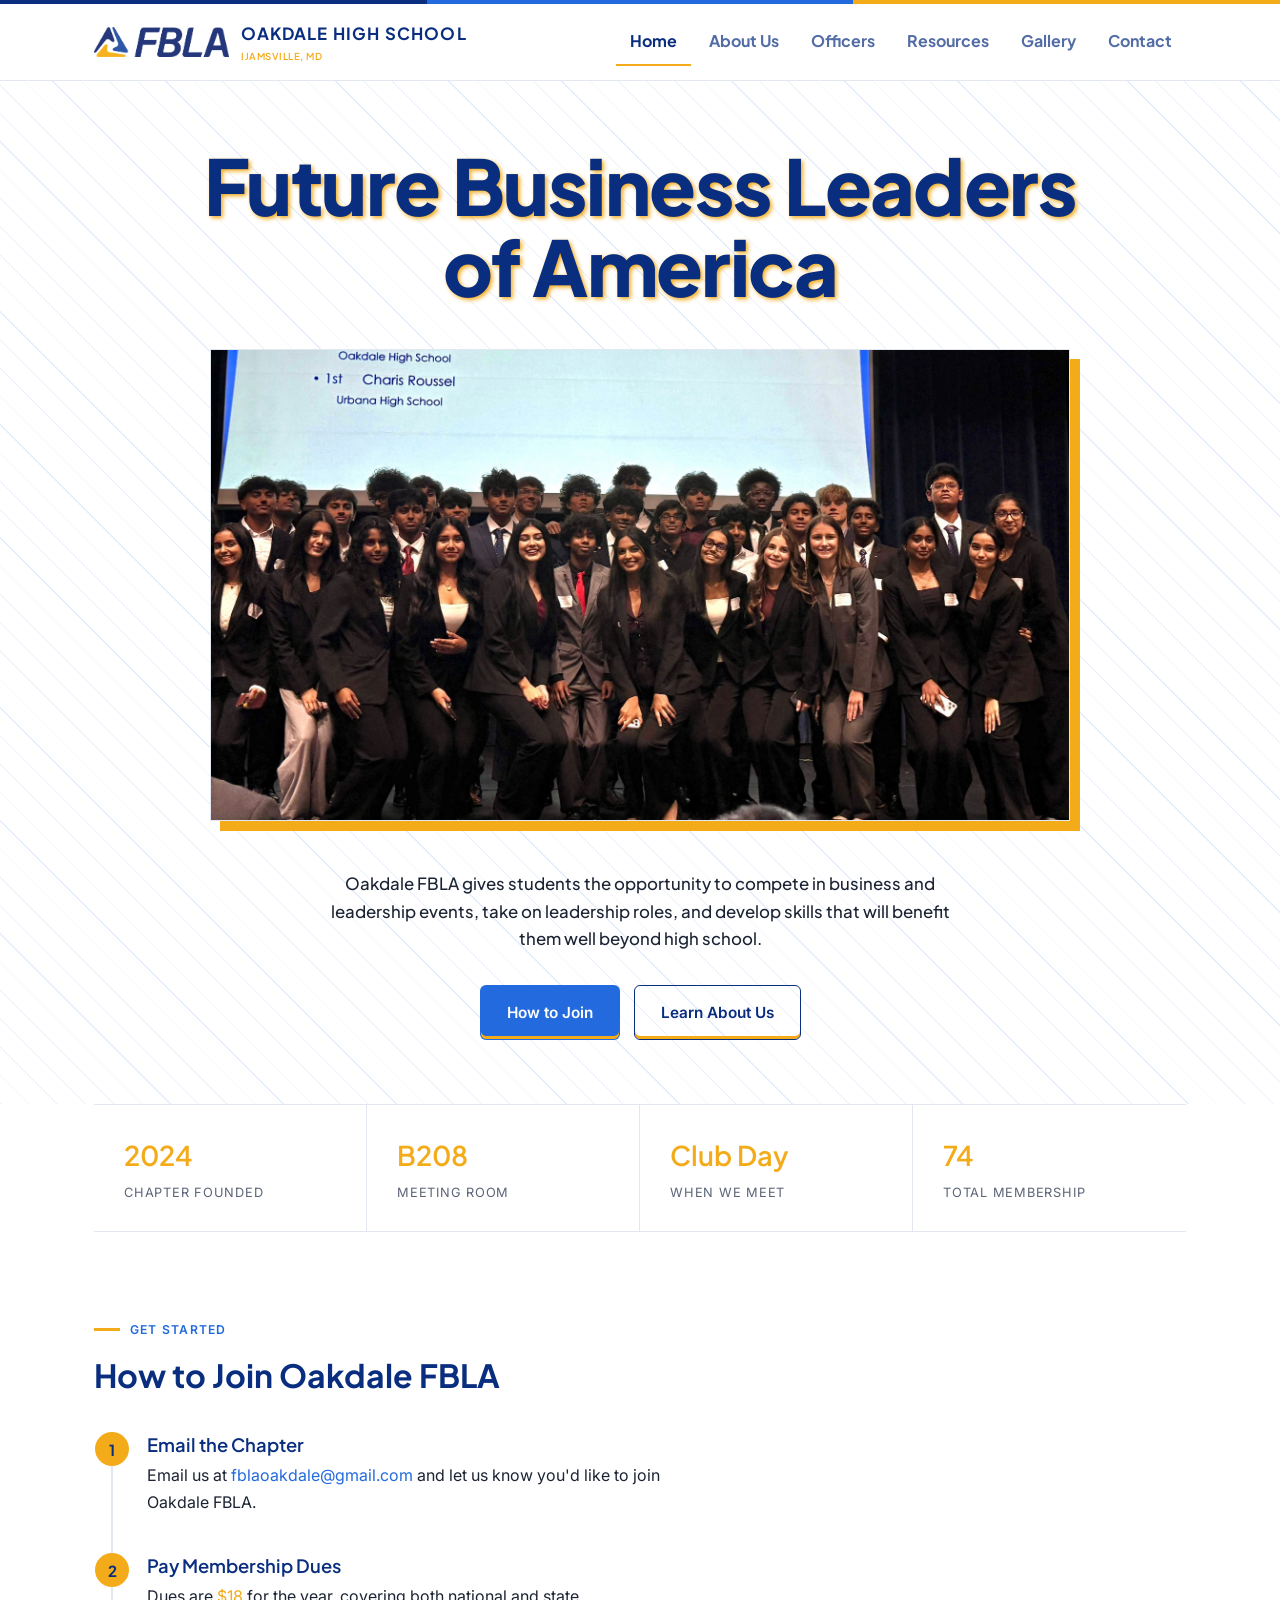
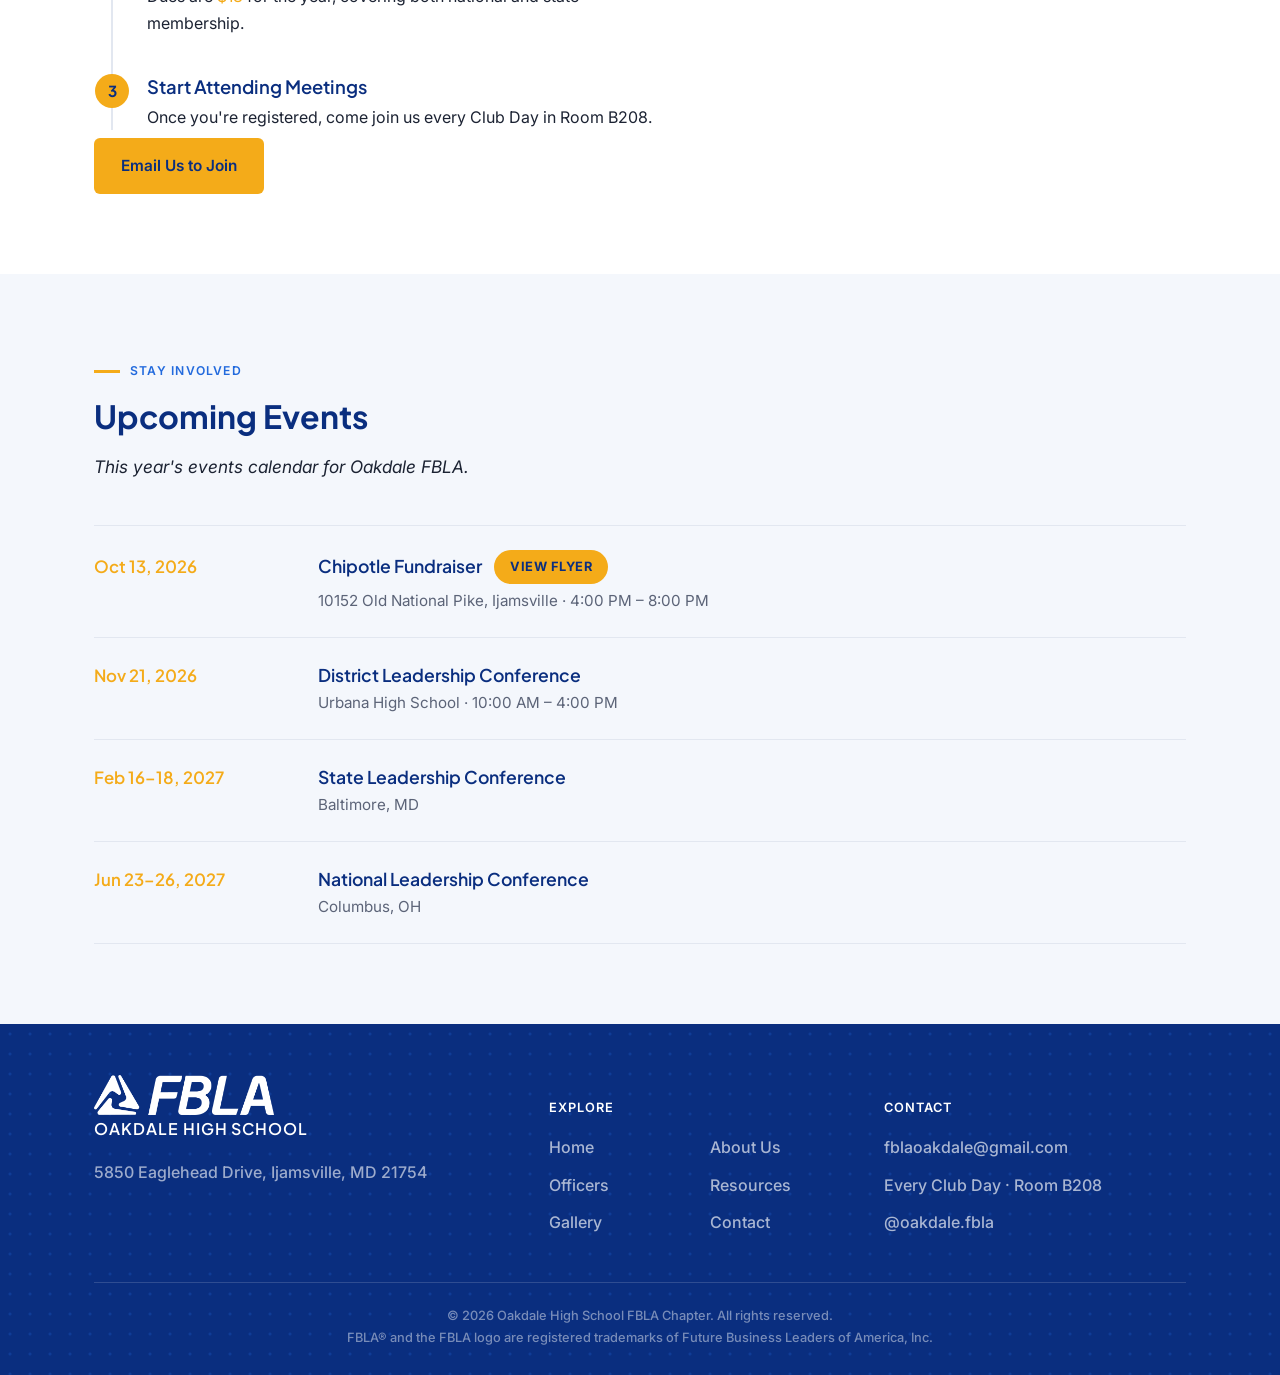
==== index.html @ 13fde46c "Add Oakdale FBLA chapter website Static site for Oakdale High School's FBLA chapter: home, about, of" ====
<!DOCTYPE html>
<html lang="en">
<head>
  <meta charset="UTF-8" />
  <meta name="viewport" content="width=device-width, initial-scale=1.0" />
  <title>Oakdale High School FBLA</title>
  <meta name="description" content="Oakdale High School's chapter of Future Business Leaders of America — business, leadership, and competitive events in Ijamsville, MD." />
  <link rel="icon" type="image/png" href="favicon.png" />
  <link rel="shortcut icon" href="favicon.ico" />
  <link rel="preconnect" href="https://fonts.googleapis.com">
  <link rel="preconnect" href="https://fonts.gstatic.com" crossorigin>
  <link href="https://fonts.googleapis.com/css2?family=Inter:ital,wght@0,400;0,500;0,600;0,700;1,400&family=Plus+Jakarta+Sans:wght@600;700;800&display=swap" rel="stylesheet">
  <link rel="stylesheet" href="styles.css" />
</head>
<body>
  <div class="brand-bar"></div>
  <div class="site-banner"></div>

  <!-- ===== Header / Navigation ===== -->
  <header class="site-header">
    <nav class="nav">
      <a href="index.html" class="nav-brand">
        <span class="nav-logo-wrap">
          <img src="images/fbla-logo.png" alt="FBLA — Future Business Leaders of America" class="nav-logo-img"
               onerror="this.style.display='none'; this.nextElementSibling.style.display='flex';">
          <span class="nav-logo-placeholder">FBLA<br>LOGO</span>
        </span>
        <span class="nav-brand-text">
          <span class="wordmark">Oakdale High School</span>
          <span class="wordmark-sub">Ijamsville, MD</span>
        </span>
      </a>
      <button class="nav-toggle" aria-label="Toggle navigation">
        <span></span><span></span><span></span>
      </button>
      <ul class="nav-links">
        <li><a href="index.html" class="active">Home</a></li>
        <li><a href="about.html">About Us</a></li>
        <li><a href="officers.html">Officers</a></li>
        <li><a href="resources.html">Resources</a></li>
        <li><a href="gallery.html">Gallery</a></li>
        <li><a href="contact.html">Contact</a></li>
      </ul>
    </nav>
  </header>

  <!-- ===== Hero ===== -->
  <section class="hero reveal">
    <div class="container">
      <h1>Future Business Leaders of America</h1>
      <div class="hero-art">
        <img src="images/home-hero.jpg" alt="Oakdale FBLA chapter members">
      </div>
      <p>
        Oakdale FBLA gives students the opportunity to compete in business
        and leadership events, take on leadership roles, and develop
        skills that will benefit them well beyond high school.
      </p>
      <div class="hero-actions">
        <a href="#how-to-join" class="btn btn-primary">How to Join</a>
        <a href="about.html" class="btn btn-outline">Learn About Us</a>
      </div>
    </div>
  </section>

  <!-- ===== Quick Facts ===== -->
  <div class="container reveal">
    <div class="stat-bar">
      <div class="stat-item">
        <span class="stat-value">2024</span>
        <span class="stat-label">Chapter Founded</span>
      </div>
      <div class="stat-item">
        <span class="stat-value">B208</span>
        <span class="stat-label">Meeting Room</span>
      </div>
      <div class="stat-item">
        <span class="stat-value">Club Day</span>
        <span class="stat-label">When We Meet</span>
      </div>
      <div class="stat-item">
        <span class="stat-value">74</span>
        <span class="stat-label">Total Membership</span>
      </div>
    </div>
  </div>

  <!-- ===== How to Join ===== -->
  <section class="reveal" id="how-to-join">
    <div class="container">
      <div class="eyebrow">Get Started</div>
      <h2>How to Join Oakdale FBLA</h2>
      <div class="steps">
        <div class="step">
          <span class="step-num">1</span>
          <h3>Email the Chapter</h3>
          <p>Email us at <a href="mailto:fblaoakdale@gmail.com?subject=Interested%20in%20Joining%20Oakdale%20FBLA">fblaoakdale@gmail.com</a> and let us know you'd like to join Oakdale FBLA.</p>
        </div>
        <div class="step">
          <span class="step-num">2</span>
          <h3>Pay Membership Dues</h3>
          <p>Dues are <span class="accent">$18</span> for the year, covering both national and state membership.</p>
        </div>
        <div class="step">
          <span class="step-num">3</span>
          <h3>Start Attending Meetings</h3>
          <p>Once you're registered, come join us every Club Day in Room B208.</p>
        </div>
      </div>
      <a href="mailto:fblaoakdale@gmail.com?subject=Interested%20in%20Joining%20Oakdale%20FBLA" class="btn btn-gold">Email Us to Join</a>
    </div>
  </section>

  <!-- ===== Upcoming Events ===== -->
  <section class="section-tint reveal">
    <div class="container">
      <div class="eyebrow">Stay Involved</div>
      <h2>Upcoming Events</h2>
      <p class="section-intro">
        This year's events calendar for Oakdale FBLA.
      </p>
      <div class="event-list">
        <div class="event-row">
          <div class="event-when">Oct 13, 2026</div>
          <div>
            <div class="event-title-row">
              <h3>Chipotle Fundraiser</h3>
              <a href="https://socialportal.chipotle.com/fundraiser/social/portal/flyer/oVqbES1fZZKOA2eGT2AqeJlCsj9FOuqeHZa76y8xX5FLS9xcXh91T6kmbztEfxerxvgJwFwhWzjIDDRwNpmAmFAtuvqnUGKGOOKUnQJdbp1JSVYxb3bJ6l4WuQUu7JWB/624234-flyer.pdf" target="_blank" rel="noopener" class="event-link">View Flyer</a>
            </div>
            <p>10152 Old National Pike, Ijamsville &middot; 4:00 PM – 8:00 PM</p>
          </div>
        </div>
        <div class="event-row">
          <div class="event-when">Nov 21, 2026</div>
          <div>
            <h3>District Leadership Conference</h3>
            <p>Urbana High School &middot; 10:00 AM – 4:00 PM</p>
          </div>
        </div>
        <div class="event-row">
          <div class="event-when">Feb 16–18, 2027</div>
          <div>
            <h3>State Leadership Conference</h3>
            <p>Baltimore, MD</p>
          </div>
        </div>
        <div class="event-row">
          <div class="event-when">Jun 23–26, 2027</div>
          <div>
            <h3>National Leadership Conference</h3>
            <p>Columbus, OH</p>
          </div>
        </div>
      </div>
    </div>
  </section>

  <!-- ===== Footer ===== -->
  <footer class="site-footer">
    <div class="container">
      <div class="footer-grid">
        <div class="footer-col">
          <div class="footer-brand">
            <span class="nav-logo-wrap">
              <img src="images/fbla-logo-white.png" alt="FBLA — Future Business Leaders of America" class="nav-logo-img"
                   onerror="this.style.display='none'; this.nextElementSibling.style.display='flex';">
              <span class="nav-logo-placeholder">FBLA<br>LOGO</span>
            </span>
            <span class="wordmark">Oakdale High School</span>
          </div>
          <p>5850 Eaglehead Drive, Ijamsville, MD 21754</p>
        </div>
        <div class="footer-col">
          <h4>Explore</h4>
          <ul class="footer-links-grid">
            <li><a href="index.html">Home</a></li>
            <li><a href="about.html">About Us</a></li>
            <li><a href="officers.html">Officers</a></li>
            <li><a href="resources.html">Resources</a></li>
            <li><a href="gallery.html">Gallery</a></li>
            <li><a href="contact.html">Contact</a></li>
          </ul>
        </div>
        <div class="footer-col">
          <h4>Contact</h4>
          <ul>
            <li><a href="mailto:fblaoakdale@gmail.com">fblaoakdale@gmail.com</a></li>
            <li>Every Club Day &middot; Room B208</li>
            <li><a href="https://www.instagram.com/oakdale.fbla/" target="_blank" rel="noopener">@oakdale.fbla</a></li>
          </ul>
        </div>
      </div>
      <div class="footer-bottom">
        &copy; 2026 Oakdale High School FBLA Chapter. All rights reserved.<br />
        FBLA&reg; and the FBLA logo are registered trademarks of Future Business Leaders of America, Inc.
      </div>
    </div>
  </footer>

  <script src="script.js"></script>
</body>
</html>
---- styles.css ----
/* =========================================================
   Oakdale High School FBLA — Site Stylesheet
   Light, editorial theme built on FBLA's official brand
   colors (see FBLA Brand Guidebook, page 18):
     Navy   #0a2e7f   Blue  #1d52bc   Gold  #f4ab19
     Cobalt #226add   White #ffffff   Black #2d2b2b
   Navy carries structure (nav text, footer, headings).
   Cobalt is the working accent (links, buttons, active states).
   Gold is used sparingly, for small highlight details only.
   Beginner tip: everything is controlled from the :root
   tokens below — change a value once, it updates everywhere.
   ========================================================= */

:root {
  --navy: #0a2e7f;
  --blue: #1d52bc;
  --gold: #f4ab19;
  --cobalt: #226add;
  --white: #ffffff;
  --black: #2d2b2b;

  --bg: #ffffff;
  --bg-alt: #f4f7fc;
  --text: #1c2333;
  --text-muted: #5c6478;
  --border: #e2e7f0;

  /* Headings/titles: real Apercu Pro (FBLA's actual brand font, page 29)
     if licensed files are ever added — see fonts/README.txt — otherwise
     Plus Jakarta Sans, the closest free Google Font to it, loaded for
     real below. Arial is the last-resort fallback either way.
     Body/paragraph text: Inter, loaded for real below. */
  --font-heading: "Apercu Pro", "Plus Jakarta Sans", Arial, "Helvetica Neue", sans-serif;
  --font-body: "Inter", Arial, "Helvetica Neue", sans-serif;

  --radius: 8px;
  --radius-sm: 6px;
  --max-width: 1140px;

  --ease: cubic-bezier(0.22, 1, 0.36, 1);
}

/* Real Apercu Pro webfont files, if you have a license for them.
   These @font-face rules just fail silently (and the font-family
   stacks above fall through to Arial) until files actually exist at
   these paths — see fonts/README.txt to activate them. */
@font-face {
  font-family: "Apercu Pro";
  src: url("fonts/ApercuPro-Regular.woff2") format("woff2"),
       url("fonts/ApercuPro-Regular.woff") format("woff");
  font-weight: 400;
  font-style: normal;
  font-display: swap;
}

@font-face {
  font-family: "Apercu Pro";
  src: url("fonts/ApercuPro-Medium.woff2") format("woff2"),
       url("fonts/ApercuPro-Medium.woff") format("woff");
  font-weight: 500;
  font-style: normal;
  font-display: swap;
}

@font-face {
  font-family: "Apercu Pro";
  src: url("fonts/ApercuPro-Bold.woff2") format("woff2"),
       url("fonts/ApercuPro-Bold.woff") format("woff");
  font-weight: 700;
  font-style: normal;
  font-display: swap;
}

@font-face {
  font-family: "Apercu Pro";
  src: url("fonts/ApercuPro-Italic.woff2") format("woff2"),
       url("fonts/ApercuPro-Italic.woff") format("woff");
  font-weight: 400;
  font-style: italic;
  font-display: swap;
}

* {
  box-sizing: border-box;
}

html {
  scroll-behavior: smooth;
}

body {
  margin: 0;
  font-family: var(--font-body);
  color: var(--text);
  background: var(--bg);
  line-height: 1.65;
  -webkit-font-smoothing: antialiased;
}

img {
  max-width: 100%;
  display: block;
}

a {
  color: var(--cobalt);
  text-decoration: none;
}

a:hover {
  text-decoration: underline;
}

.container {
  max-width: var(--max-width);
  margin: 0 auto;
  padding: 0 24px;
}

/* Wider than the standard reading-width container — used for the
   photo grid, which benefits from more room, unlike text content. */
.container--wide {
  max-width: 1700px;
}

section {
  padding: 80px 0;
  position: relative;
}

.section-tint {
  background: var(--bg-alt);
}

h1, h2, h3 {
  color: var(--navy);
  line-height: 1.2;
  margin-top: 0;
}

h1 {
  font-family: var(--font-heading);
  font-weight: 700;
}

h2, h3 {
  font-family: var(--font-heading);
}

h2 {
  font-size: 2rem;
  margin-bottom: 12px;
  font-weight: 700;
}

h3 {
  font-weight: 600;
}

.section-intro {
  font-family: var(--font-body);
  font-style: italic;
  font-size: 1.08rem;
  color: var(--text);
  max-width: 620px;
  margin-bottom: 44px;
}

.eyebrow {
  display: inline-flex;
  align-items: center;
  gap: 10px;
  color: var(--cobalt);
  font-weight: 600;
  letter-spacing: 0.1em;
  text-transform: uppercase;
  font-size: 0.76rem;
  margin-bottom: 16px;
  font-family: var(--font-body);
}

.eyebrow::before {
  content: "";
  display: inline-block;
  width: 26px;
  height: 3px;
  background: var(--gold);
}

/* Small, sparing gold accent for a key word or two in body copy.
   This is the exact brand gold (#f4ab19) per your request — note it
   only has ~2.1:1 contrast on white (WCAG normally wants 4.5:1), so
   it's kept to short accent words, never full paragraphs. */
.accent {
  color: var(--gold);
}

/* ---------- Tri-color brand bar ---------- */
/* A flat 3-stripe bar (no blend) echoing the navy / cobalt / gold
   palette — a small nod to FBLA's colors without touching the logo. */

.brand-bar {
  height: 4px;
  background: linear-gradient(
    90deg,
    var(--navy) 0%,
    var(--navy) 33.33%,
    var(--cobalt) 33.33%,
    var(--cobalt) 66.66%,
    var(--gold) 66.66%,
    var(--gold) 100%
  );
}

/* ---------- Site-wide temporary banner ---------- */
/* Filled in by script.js from banner.txt — stays empty and collapses
   to nothing if that file has no TEXT, or today is outside its
   START/END dates. See banner.txt for how to edit it. */
.site-banner {
  display: none;
  background: var(--gold);
  color: var(--navy);
  overflow: hidden;
  white-space: nowrap;
  padding: 9px 0;
  font-family: var(--font-heading);
  font-weight: 700;
  font-size: 1.3rem;
}

.site-banner.visible {
  display: block;
}

.site-banner-track {
  display: inline-flex;
  width: max-content;
  /* script.js repeats the message 8 times back-to-back so the strip is
     always full edge-to-edge, even on wide screens. Scrolling by 1/8th
     of the track's width each loop lands exactly on the next copy, so
     it repeats seamlessly with no jump or gap. */
  animation: banner-scroll 28s linear infinite;
}

.site-banner:hover .site-banner-track {
  animation-play-state: paused;
}

.site-banner-item {
  display: inline-flex;
  align-items: center;
  padding: 0 48px;
}

.site-banner a {
  color: var(--navy);
  text-decoration: underline;
  font-weight: 800;
}

@keyframes banner-scroll {
  from {
    transform: translateX(0);
  }
  to {
    transform: translateX(-12.5%);
  }
}

@media (prefers-reduced-motion: reduce) {
  .site-banner {
    white-space: normal;
    text-align: center;
  }

  .site-banner-track {
    animation: none;
    display: block;
    width: auto;
  }

  .site-banner-item:not(:first-child) {
    display: none;
  }
}

/* ---------- Scroll reveal ---------- */

.reveal {
  opacity: 0;
  transform: translateY(20px);
  transition: opacity 0.7s var(--ease), transform 0.7s var(--ease);
}

.reveal.revealed {
  opacity: 1;
  transform: translateY(0);
}

@media (prefers-reduced-motion: reduce) {
  .reveal {
    opacity: 1;
    transform: none;
    transition: none;
  }
}

/* ---------- Buttons ---------- */

.btn {
  display: inline-flex;
  align-items: center;
  gap: 8px;
  padding: 14px 26px;
  border-radius: var(--radius-sm);
  font-weight: 600;
  font-size: 0.96rem;
  cursor: pointer;
  border: 1.5px solid transparent;
  /* thin gold accent bar along the bottom edge of every button */
  box-shadow: inset 0 -3px 0 var(--gold);
  transition: background 0.2s ease, border-color 0.2s ease, color 0.2s ease, transform 0.2s ease;
}

.btn:hover {
  text-decoration: none;
  transform: translateY(-2px);
}

@media (prefers-reduced-motion: reduce) {
  .btn:hover {
    transform: none;
  }
}

.btn-primary {
  background: var(--cobalt);
  color: var(--white);
}

.btn-primary:hover {
  background: #1a54b3;
}

.btn-gold {
  background: var(--gold);
  color: var(--navy);
}

.btn-gold:hover {
  background: #dd9910;
}

.btn-outline {
  background: transparent;
  color: var(--navy);
  border-color: var(--navy);
}

.btn-outline:hover {
  background: var(--bg-alt);
  border-color: var(--cobalt);
  color: var(--cobalt);
}

/* ---------- Header / Nav ---------- */

.site-header {
  background: rgba(255, 255, 255, 0.95);
  position: sticky;
  top: 0;
  z-index: 100;
  border-bottom: 1px solid var(--border);
}

.nav {
  display: flex;
  align-items: center;
  justify-content: space-between;
  padding: 14px 24px;
  max-width: var(--max-width);
  margin: 0 auto;
}

.nav-brand {
  display: flex;
  align-items: center;
  gap: 12px;
}

.nav-brand:hover {
  text-decoration: none;
}

/* Two stacked lines of text next to the logo in the header: the main
   wordmark, plus a smaller location line underneath. */
.nav-brand-text {
  display: flex;
  flex-direction: column;
  gap: 1px;
}

.nav-brand .wordmark {
  font-size: 1.05rem;
  font-weight: 700;
  letter-spacing: 0.07em;
}

.wordmark-sub {
  font-family: var(--font-heading);
  text-transform: uppercase;
  letter-spacing: 0.05em;
  font-weight: 600;
  font-size: 0.6rem;
  color: var(--gold);
  white-space: nowrap;
}

/* The "Oakdale High School" wordmark — kept as its own styled text
   element, deliberately separate from the FBLA logo image next to it,
   since the logo itself can't be altered or combined with other marks. */
.wordmark {
  font-family: var(--font-heading);
  text-transform: uppercase;
  letter-spacing: 0.06em;
  font-weight: 600;
  font-size: 0.68rem;
  color: var(--navy);
  white-space: nowrap;
}

/* Official FBLA logo slot.
   Drop the real logo file at images/fbla-logo.png (see images/README.txt)
   and it will replace this placeholder automatically — no code changes needed. */
.nav-logo-wrap {
  position: relative;
  height: 30px;
  display: flex;
  align-items: center;
}

.nav-logo-img {
  height: 30px;
  width: auto;
  display: block;
}

.nav-logo-placeholder {
  display: none;
  align-items: center;
  justify-content: center;
  height: 30px;
  padding: 0 12px;
  border: 1px dashed var(--navy);
  border-radius: var(--radius-sm);
  color: var(--navy);
  font-size: 0.62rem;
  font-weight: 700;
  letter-spacing: 0.08em;
  text-align: center;
  line-height: 1.25;
  white-space: nowrap;
  opacity: 0.55;
}

.nav-links {
  display: flex;
  gap: 4px;
  list-style: none;
  margin: 0;
  padding: 0;
}

.nav-links a {
  font-family: var(--font-heading);
  color: var(--navy);
  font-weight: 700;
  opacity: 0.7;
  padding: 10px 14px;
  display: inline-block;
  border-bottom: 2px solid transparent;
  transition: opacity 0.2s ease, border-color 0.2s ease;
}

.nav-links a:hover,
.nav-links a.active {
  opacity: 1;
  text-decoration: none;
  border-bottom-color: var(--gold);
}

.nav-toggle {
  display: none;
  background: none;
  border: none;
  cursor: pointer;
  padding: 8px;
}

.nav-toggle span {
  display: block;
  width: 24px;
  height: 2px;
  margin: 5px 0;
  background: var(--navy);
  border-radius: 1px;
}

/* ---------- Hero ---------- */

.hero {
  min-height: 82vh;
  display: flex;
  align-items: center;
  padding: 64px 0;
  text-align: center;
  /* diagonal lines, close together, alternating between a regular
     line and a lighter one for some rhythm */
  background-image: repeating-linear-gradient(
    45deg,
    rgba(34, 106, 221, 0.12) 0px,
    rgba(34, 106, 221, 0.12) 1px,
    transparent 1px,
    transparent 20px,
    rgba(34, 106, 221, 0.06) 20px,
    rgba(34, 106, 221, 0.06) 21px,
    transparent 21px,
    transparent 40px
  );
}

.hero .container {
  display: flex;
  flex-direction: column;
  align-items: center;
  width: 100%;
  gap: 32px;
}

.hero h1 {
  font-size: clamp(2.75rem, 6vw, 5rem);
  font-weight: 800;
  line-height: 1.05;
  letter-spacing: -0.02em;
  margin-bottom: 0;
  max-width: 920px;
  /* a solid, hard-edged offset instead of a blurred glow — the same
     stamped/poster technique already used on the hero photo frame */
  text-shadow: 2px 2px 4px var(--gold);
}

.hero p {
  font-family: var(--font-heading);
  color: var(--text);
  font-size: clamp(1.05rem, 1.3vw, 1.2rem);
  font-weight: 500;
  max-width: 640px;
  margin-bottom: 0;
}

.hero-actions {
  display: flex;
  gap: 14px;
  flex-wrap: wrap;
  justify-content: center;
}

/* A framed placeholder, styled like a printed photo with a hard-edged
   offset border — a deliberate, crafted look instead of a soft glow. */
.hero-art {
  background: var(--bg-alt);
  border: 1px solid var(--border);
  box-shadow: 10px 10px 0 var(--gold);
  width: 100%;
  max-width: 860px;
  /* matches the actual cropped photo's proportions exactly, so the
     browser doesn't need to crop it any further */
  aspect-ratio: 4864 / 2672;
  overflow: hidden;
  margin: 10px auto 0;
}

.hero-art img {
  width: 100%;
  height: 100%;
  object-fit: cover;
  display: block;
}

/* ---------- Stat bar ---------- */

.stat-bar {
  display: flex;
  flex-wrap: wrap;
  border-top: 1px solid var(--border);
  border-bottom: 1px solid var(--border);
}

.stat-item {
  flex: 1 1 200px;
  padding: 28px 30px;
  border-right: 1px solid var(--border);
}

.stat-item:last-child {
  border-right: none;
}

.stat-value {
  font-family: var(--font-heading);
  font-size: 1.7rem;
  color: var(--gold);
  font-weight: 600;
  display: block;
}

.stat-label {
  color: var(--text-muted);
  font-size: 0.8rem;
  text-transform: uppercase;
  letter-spacing: 0.06em;
  margin-top: 4px;
  display: block;
}

/* ---------- Page hero (interior pages) ---------- */

.page-hero {
  position: relative;
  /* a solid navy base with a more noticeable cobalt dot-grid texture
     and a soft cobalt glow blob — the wave below (::after) handles the
     edge transition with its own glow, so no fade-to-white needed here */
  background-color: var(--navy);
  background-image:
    radial-gradient(circle, rgba(34, 106, 221, 0.25) 1.2px, transparent 1.8px),
    radial-gradient(120% 160% at 12% -30%, rgba(34, 106, 221, 0.3), transparent 55%);
  background-size: 20px 20px, auto;
  background-repeat: repeat, no-repeat;
  padding: 68px 0 56px;
}

/* A thin glowing line where navy meets white, instead of a wave. */
.page-hero::after {
  content: "";
  position: absolute;
  left: 0;
  right: 0;
  bottom: 0;
  height: 3px;
  background: var(--cobalt);
  box-shadow: 0 0 12px 2px rgba(34, 106, 221, 0.7), 0 0 26px 4px rgba(34, 106, 221, 0.4);
  pointer-events: none;
}

.page-hero h1 {
  color: var(--gold);
  font-size: 2.3rem;
  margin-bottom: 10px;
  text-shadow: 0 0 18px rgba(244, 171, 25, 0.55), 0 0 40px rgba(244, 171, 25, 0.25);
}

.page-hero p {
  font-family: var(--font-body);
  font-size: 1.1rem;
  font-weight: 500;
  color: var(--white);
  max-width: 560px;
}

/* ---------- Steps / timeline (How to Join) ---------- */

.steps {
  border-left: 2px solid var(--border);
  margin: 40px 0 8px 17px;
  padding-left: 34px;
}

.step {
  position: relative;
  padding-bottom: 40px;
}

.step:last-child {
  padding-bottom: 0;
}

.step-num {
  position: absolute;
  left: -52px;
  top: -2px;
  width: 34px;
  height: 34px;
  border-radius: 50%;
  background: var(--gold);
  color: var(--navy);
  font-family: var(--font-heading);
  font-weight: 700;
  display: flex;
  align-items: center;
  justify-content: center;
  font-size: 0.95rem;
}

.step h3 {
  font-size: 1.15rem;
  margin-bottom: 6px;
}

.step p {
  color: var(--text);
  margin: 0;
  max-width: 520px;
}

/* ---------- Spec rows (definition-list style, About page) ---------- */

.spec-row {
  display: grid;
  grid-template-columns: 200px 1fr;
  gap: 32px;
  padding: 32px 0;
  border-top: 1px solid var(--border);
}

.spec-row:last-child {
  border-bottom: 1px solid var(--border);
}

.spec-label {
  font-family: var(--font-body);
  text-transform: uppercase;
  letter-spacing: 0.08em;
  font-size: 0.76rem;
  font-weight: 600;
  color: var(--cobalt);
  padding-top: 5px;
}

.spec-row h3 {
  font-size: 1.2rem;
  margin-bottom: 8px;
}

.spec-row p {
  color: var(--text);
  max-width: 620px;
  margin: 0;
}

/* ---------- Event rows (table-style list) ---------- */

.event-list {
  border-top: 1px solid var(--border);
}

.event-row {
  display: grid;
  grid-template-columns: 200px 1fr;
  gap: 24px;
  padding: 24px 0;
  border-bottom: 1px solid var(--border);
  align-items: baseline;
}

.event-row .event-when {
  font-family: var(--font-heading);
  color: var(--gold);
  font-weight: 600;
  font-size: 1.05rem;
}

.event-row h3 {
  font-size: 1.1rem;
  margin-bottom: 4px;
}

.event-title-row {
  display: flex;
  align-items: center;
  gap: 12px;
  margin-bottom: 4px;
}

.event-title-row h3 {
  margin-bottom: 0;
}

.event-title-row .event-link {
  margin-top: 0;
}

.event-row p {
  color: var(--text-muted);
  margin: 0;
  font-size: 0.95rem;
}

.event-link {
  display: inline-block;
  margin-top: 10px;
  padding: 6px 16px;
  background: var(--gold);
  color: var(--navy);
  font-weight: 700;
  font-size: 0.8rem;
  text-transform: uppercase;
  letter-spacing: 0.04em;
  border-radius: 999px;
}

.event-link:hover {
  background: #dd9910;
  text-decoration: none;
}

/* ---------- Simple cards (used sparingly, not as a default grid) ---------- */

.card {
  background: var(--white);
  border-radius: var(--radius);
  padding: 28px;
  border: 1px solid var(--border);
  transition: border-color 0.2s ease;
}

.card:hover {
  border-color: var(--cobalt);
}

.card h3 {
  font-size: 1.1rem;
}

.card p {
  color: var(--text-muted);
  margin-bottom: 0;
}

.card-grid {
  display: grid;
  grid-template-columns: repeat(3, 1fr);
  gap: 28px;
}

/* ---------- Plain text columns (no card chrome) ---------- */

.text-cols {
  display: grid;
  grid-template-columns: repeat(3, 1fr);
  gap: 40px;
}

.text-cols > div {
  padding-left: 28px;
  border-left: 1px solid var(--border);
}

.text-cols > div:first-child {
  padding-left: 0;
  border-left: none;
}

.text-cols h3 {
  font-size: 1.05rem;
  margin-bottom: 8px;
}

.text-cols p {
  color: var(--text);
  margin: 0;
  font-size: 0.95rem;
}

@media (max-width: 720px) {
  .text-cols {
    grid-template-columns: 1fr;
    gap: 28px;
  }

  .text-cols > div {
    padding-left: 0;
    border-left: none;
    padding-top: 20px;
    border-top: 1px solid var(--border);
  }

  .text-cols > div:first-child {
    border-top: none;
    padding-top: 0;
  }
}

/* ---------- Resource list (icon-free row list) ---------- */

.resource-list {
  display: grid;
  grid-template-columns: 1fr 1fr;
  gap: 0 48px;
}

.resource-item {
  padding: 22px 0;
  border-top: 1px solid var(--border);
}

.resource-item h3 {
  font-size: 1.05rem;
  margin-bottom: 6px;
}

.resource-item p {
  color: var(--text);
  margin: 0;
  font-size: 0.95rem;
}

.resource-group-label {
  grid-column: 1 / -1;
  font-size: 0.78rem;
  text-transform: uppercase;
  letter-spacing: 0.08em;
  font-weight: 600;
  color: var(--cobalt);
  margin-top: 8px;
}

.resource-group-label:first-child {
  margin-top: 0;
}

/* ---------- Officers ---------- */

.officer-card {
  text-align: center;
  padding: 40px 28px;
}

.officer-photo {
  width: 120px;
  height: 120px;
  border-radius: 50%;
  margin: 0 auto 18px;
  background: var(--navy);
  color: var(--white);
  display: flex;
  align-items: center;
  justify-content: center;
  font-family: var(--font-heading);
  font-size: 1.4rem;
  font-weight: 600;
  border: 2px solid var(--gold);
}

.officer-card h3 {
  margin-bottom: 4px;
  font-size: 1.1rem;
}

.officer-position {
  color: var(--cobalt);
  font-weight: 600;
  font-size: 0.82rem;
  text-transform: uppercase;
  letter-spacing: 0.06em;
}

/* ---------- Competitive events callout ---------- */

.events-callout {
  background-color: var(--navy);
  /* a cobalt dot grid for texture, matching the page-hero bands */
  background-image: radial-gradient(circle, rgba(34, 106, 221, 0.25) 1.2px, transparent 1.8px);
  background-size: 20px 20px;
  color: var(--white);
  border-radius: var(--radius);
  padding: 44px;
}

.events-callout h2 {
  color: var(--white);
  text-shadow: 0 0 18px rgba(244, 171, 25, 0.55), 0 0 40px rgba(244, 171, 25, 0.25);
}

.events-callout .eyebrow {
  color: var(--gold);
}

.events-callout .eyebrow::before {
  background: var(--cobalt);
}

.events-callout p {
  color: rgba(255, 255, 255, 0.8);
  max-width: 620px;
  /* Medium weight for body copy on dark backgrounds, per the
     guidebook's readability guidance (page 29). */
  font-weight: 500;
}

.link-list {
  list-style: none;
  padding: 0;
  margin: 26px 0 0;
  display: grid;
  grid-template-columns: repeat(auto-fit, minmax(240px, 1fr));
  gap: 12px;
}

.link-list li a {
  display: block;
  background: rgba(255, 255, 255, 0.06);
  border: 1px solid rgba(255, 255, 255, 0.22);
  color: var(--white);
  border-radius: var(--radius-sm);
  padding: 15px 18px;
  font-weight: 600;
  transition: border-color 0.2s ease;
}

.link-list li a:hover {
  border-color: var(--gold);
  text-decoration: none;
}

.link-list li a::after {
  content: " \2192";
  color: var(--gold);
}

/* ---------- Gallery ---------- */


/* CSS grid (not multi-column) so photos fill left-to-right then wrap
   to the next row, like reading order — multi-column layout fills an
   entire column top-to-bottom before moving to the next one instead. */
/* Column count and item positions are calculated in script.js (true
   masonry — each photo packed into whichever column is currently
   shortest, in reading order — isn't achievable with CSS alone). If
   JavaScript is unavailable, items still stack normally in one column,
   just without the tight packing. */
.gallery-grid {
  position: relative;
}

.gallery-item {
  position: relative;
  border: 1px solid var(--border);
  border-radius: var(--radius);
  overflow: hidden;
}

/* Full, uncropped photos at their natural proportions — rows align at
   the top, so shorter photos leave a gap below them before the next
   row starts, but nothing is ever cut off. */
.gallery-item img {
  width: 100%;
  height: auto;
  display: block;
}

/* A short event tag overlaid on the corner of the photo, instead of a
   caption line underneath — avoids repeating the same event name
   under every photo from that event. */
.gallery-tag {
  position: absolute;
  left: 10px;
  bottom: 10px;
  background: rgba(10, 46, 127, 0.82);
  color: var(--white);
  font-family: var(--font-body);
  font-weight: 600;
  font-size: 0.72rem;
  letter-spacing: 0.03em;
  text-transform: uppercase;
  padding: 5px 11px;
  border-radius: 999px;
}

/* ---------- Contact ---------- */

.contact-grid {
  display: grid;
  grid-template-columns: 1fr 1fr;
  gap: 48px;
}

.contact-item {
  display: grid;
  grid-template-columns: 110px 1fr;
  gap: 16px;
  padding: 18px 0;
  border-top: 1px solid var(--border);
}

.contact-item:last-child {
  border-bottom: 1px solid var(--border);
}

.contact-label {
  font-size: 0.76rem;
  text-transform: uppercase;
  letter-spacing: 0.08em;
  font-weight: 600;
  color: var(--cobalt);
  padding-top: 2px;
}

.contact-item p {
  margin: 0;
  color: var(--text);
}

.contact-item a {
  margin: 0;
  color: var(--cobalt);
}

.contact-item a:hover {
  color: var(--gold);
}

.get-involved {
  background: var(--bg-alt);
  border: 1px solid var(--border);
  border-radius: var(--radius);
  padding: 36px;
}

.get-involved ul {
  font-family: var(--font-body);
  padding-left: 20px;
  color: var(--text);
}

.get-involved li {
  margin-bottom: 10px;
}

/* ---------- Footer ---------- */

.site-footer {
  background-color: var(--navy);
  /* a cobalt dot grid for texture, matching the page-hero bands */
  background-image: radial-gradient(circle, rgba(34, 106, 221, 0.25) 1.2px, transparent 1.8px);
  background-size: 20px 20px;
  color: rgba(255, 255, 255, 0.75);
  padding: 56px 0 26px;
  /* Medium weight for body copy on a dark background, per the
     guidebook's readability guidance (page 29). */
  font-weight: 500;
}

.footer-grid {
  display: grid;
  grid-template-columns: 1.4fr 1fr 1fr;
  gap: 32px;
  margin-bottom: 36px;
}

.footer-brand {
  display: flex;
  flex-direction: column;
  align-items: flex-start;
  gap: 6px;
  margin-bottom: 12px;
}

.footer-brand .wordmark {
  color: var(--white);
  font-size: 1rem;
}

.footer-brand .nav-logo-img {
  height: 40px;
}

.footer-brand .nav-logo-placeholder {
  height: 40px;
  font-size: 0.58rem;
  border-color: rgba(255, 255, 255, 0.5);
  color: rgba(255, 255, 255, 0.8);
  opacity: 1;
}

.footer-col p {
  color: rgba(255, 255, 255, 0.6);
}

.footer-col h4 {
  color: var(--white);
  font-family: var(--font-body);
  font-size: 0.8rem;
  text-transform: uppercase;
  letter-spacing: 0.08em;
  margin-bottom: 16px;
  font-weight: 600;
}

.footer-col ul {
  list-style: none;
  padding: 0;
  margin: 0;
}

/* Two columns for the longer link list, so that column doesn't tower
   over the others and make the whole footer taller than it needs to be. */
.footer-links-grid {
  display: grid;
  grid-template-columns: 1fr 1fr;
  gap: 0 20px;
}

.footer-col li {
  margin-bottom: 11px;
  color: rgba(255, 255, 255, 0.65);
}

.footer-col a {
  color: rgba(255, 255, 255, 0.65);
}

.footer-col a:hover {
  color: var(--gold);
}

.footer-bottom {
  border-top: 1px solid rgba(255, 255, 255, 0.15);
  padding-top: 22px;
  font-size: 0.8rem;
  text-align: center;
  color: rgba(255, 255, 255, 0.45);
  line-height: 1.7;
}

/* ---------- Responsive ---------- */

@media (max-width: 860px) {
  .contact-grid {
    grid-template-columns: 1fr;
  }

  .resource-list {
    grid-template-columns: 1fr;
  }

  .footer-grid {
    grid-template-columns: 1fr 1fr;
  }

  .spec-row,
  .event-row {
    grid-template-columns: 1fr;
    gap: 8px;
  }

  .card-grid {
    grid-template-columns: repeat(2, 1fr);
  }
}

@media (max-width: 720px) {
  .nav-toggle {
    display: block;
  }

  .card-grid {
    grid-template-columns: 1fr;
  }

  .nav-links {
    position: absolute;
    top: 100%;
    left: 0;
    right: 0;
    background: var(--white);
    border-bottom: 1px solid var(--border);
    flex-direction: column;
    gap: 0;
    max-height: 0;
    overflow: hidden;
    transition: max-height 0.3s var(--ease);
  }

  .nav-links.open {
    max-height: 400px;
  }

  .nav-links li {
    border-top: 1px solid var(--border);
  }

  .nav-links li:first-child {
    border-top: none;
  }

  .nav-links a {
    display: block;
    padding: 14px 24px;
    border-bottom: none;
    border-left: 3px solid transparent;
  }

  .nav-links a.active {
    border-left-color: var(--gold);
  }

  .hero {
    min-height: 62vh;
    padding: 56px 0 40px;
  }

  section {
    padding: 56px 0;
  }

  .events-callout {
    padding: 26px;
  }

  .footer-grid {
    grid-template-columns: 1fr;
  }

  .steps {
    margin-left: 8px;
    padding-left: 26px;
  }

  .step-num {
    left: -44px;
    width: 30px;
    height: 30px;
    font-size: 0.85rem;
  }
}
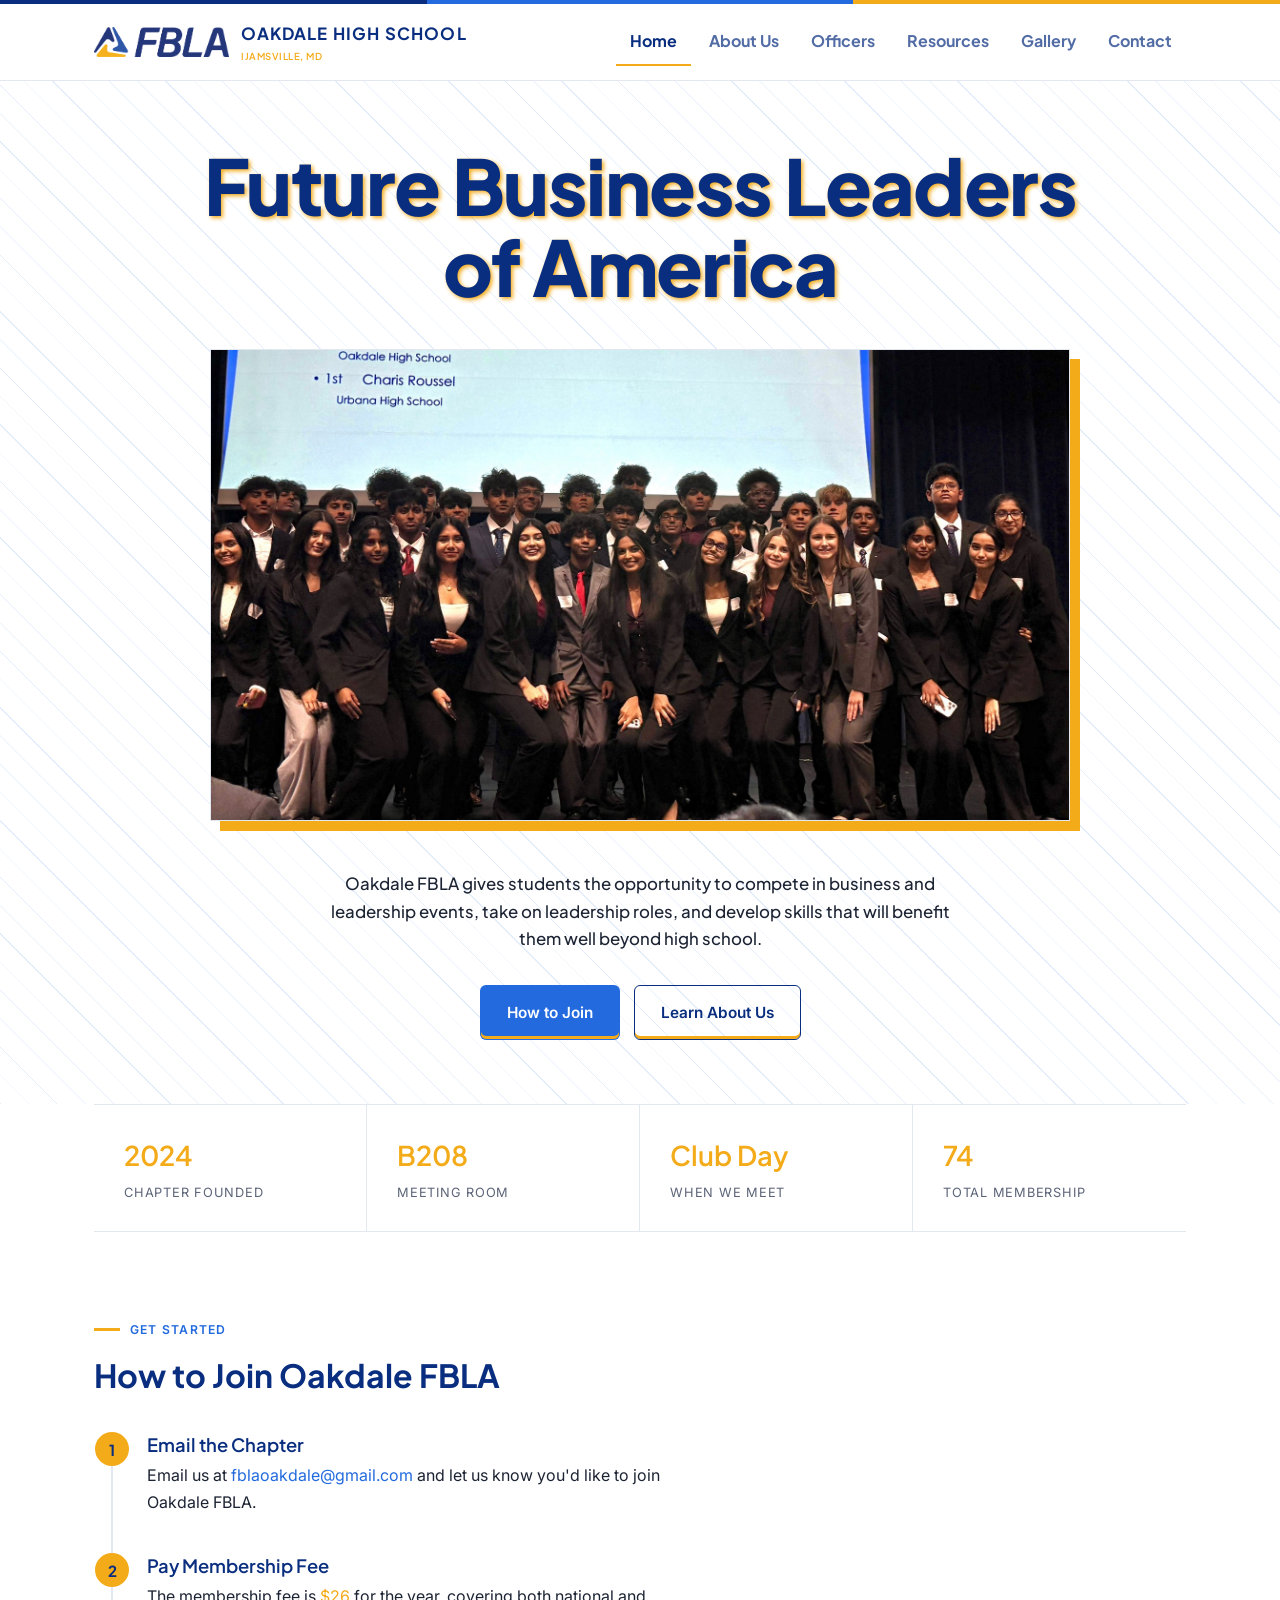
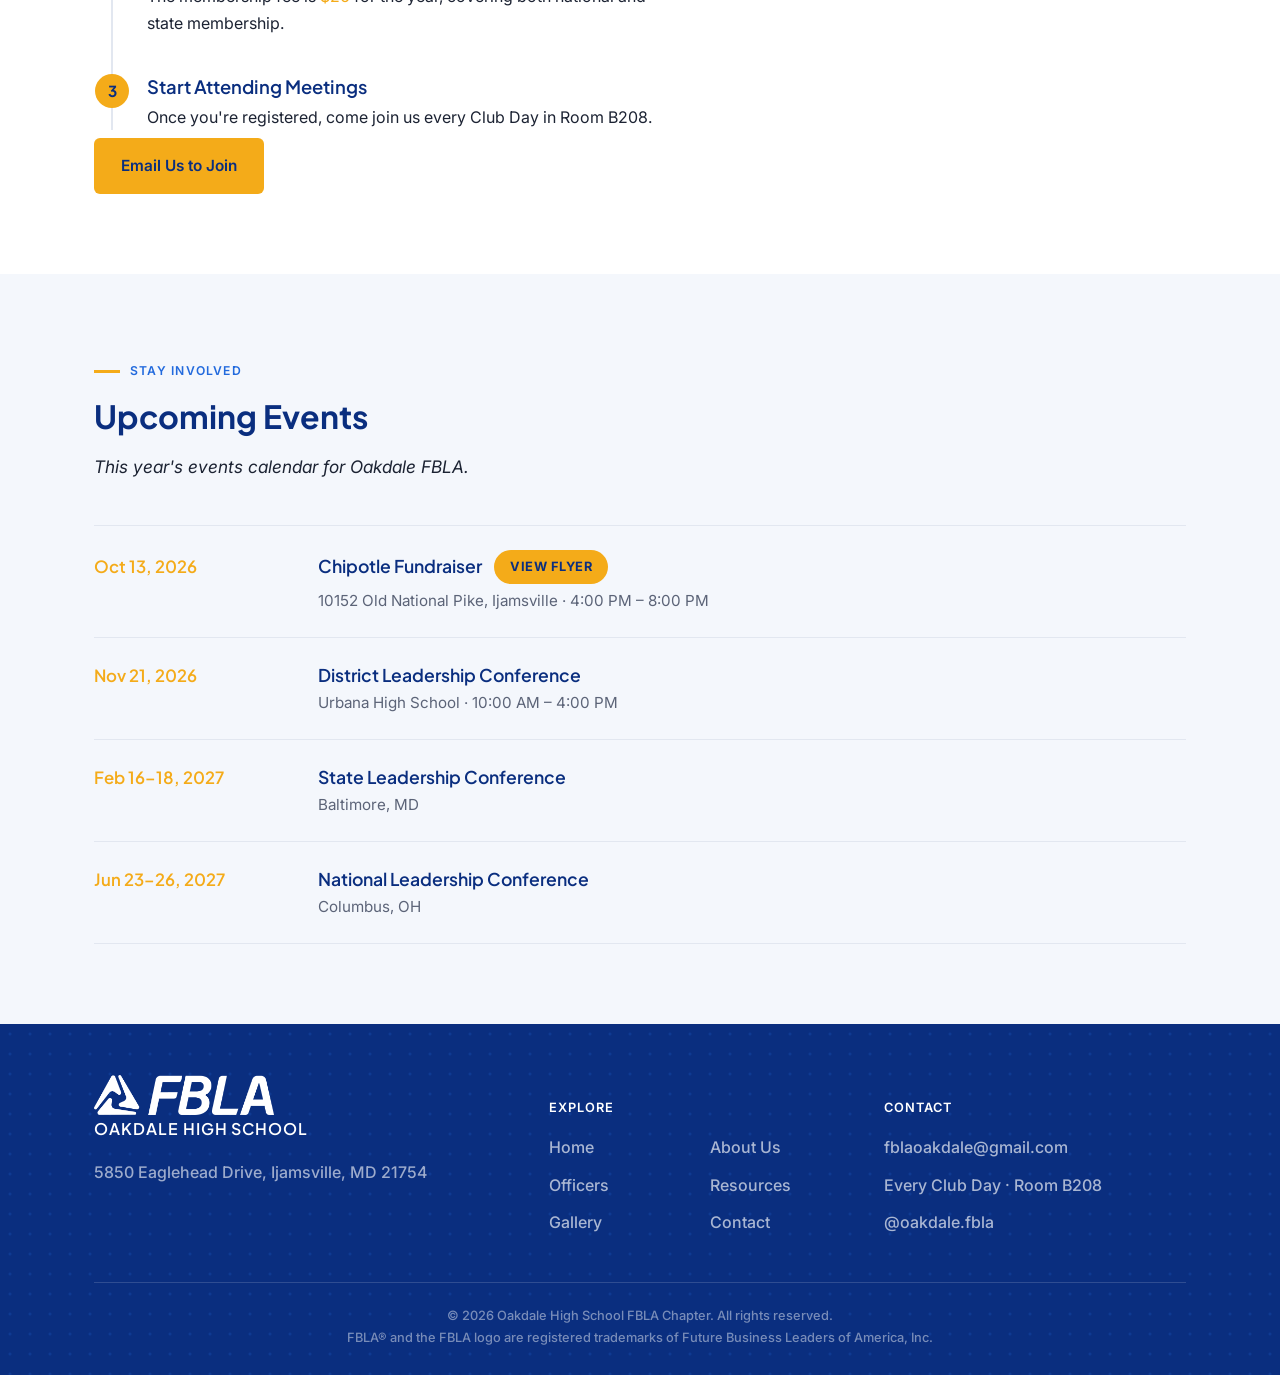
==== commit ce764826: "Rename dues to membership fee, update amount to $26" ====
--- a/index.html
+++ b/index.html
@@ -98,8 +98,8 @@
         </div>
         <div class="step">
           <span class="step-num">2</span>
-          <h3>Pay Membership Dues</h3>
-          <p>Dues are <span class="accent">$18</span> for the year, covering both national and state membership.</p>
+          <h3>Pay Membership Fee</h3>
+          <p>The membership fee is <span class="accent">$26</span> for the year, covering both national and state membership.</p>
         </div>
         <div class="step">
           <span class="step-num">3</span>
--- a/styles.css
+++ b/styles.css
@@ -437,12 +437,14 @@
   height: 30px;
   display: flex;
   align-items: center;
+  flex-shrink: 0;
 }
 
 .nav-logo-img {
   height: 30px;
   width: auto;
   display: block;
+  flex-shrink: 0;
 }
 
 .nav-logo-placeholder {
@@ -632,7 +634,7 @@
      edge transition with its own glow, so no fade-to-white needed here */
   background-color: var(--navy);
   background-image:
-    radial-gradient(circle, rgba(34, 106, 221, 0.25) 1.2px, transparent 1.8px),
+    radial-gradient(circle, rgba(34, 106, 221, 0.2) 1.2px, transparent 1.8px),
     radial-gradient(120% 160% at 12% -30%, rgba(34, 106, 221, 0.3), transparent 55%);
   background-size: 20px 20px, auto;
   background-repeat: repeat, no-repeat;
@@ -969,7 +971,7 @@
 .events-callout {
   background-color: var(--navy);
   /* a cobalt dot grid for texture, matching the page-hero bands */
-  background-image: radial-gradient(circle, rgba(34, 106, 221, 0.25) 1.2px, transparent 1.8px);
+  background-image: radial-gradient(circle, rgba(34, 106, 221, 0.2) 1.2px, transparent 1.8px);
   background-size: 20px 20px;
   color: var(--white);
   border-radius: var(--radius);
@@ -1141,7 +1143,7 @@
 .site-footer {
   background-color: var(--navy);
   /* a cobalt dot grid for texture, matching the page-hero bands */
-  background-image: radial-gradient(circle, rgba(34, 106, 221, 0.25) 1.2px, transparent 1.8px);
+  background-image: radial-gradient(circle, rgba(34, 106, 221, 0.2) 1.2px, transparent 1.8px);
   background-size: 20px 20px;
   color: rgba(255, 255, 255, 0.75);
   padding: 56px 0 26px;
@@ -1247,6 +1249,13 @@
     grid-template-columns: 1fr 1fr;
   }
 
+  /* With only 2 columns, the 3rd column (Contact) would otherwise wrap
+     to sit under the 1st (address), not under the 2nd (Explore). This
+     pins it directly under Explore instead. */
+  .footer-col:last-child {
+    grid-column: 2;
+  }
+
   .spec-row,
   .event-row {
     grid-template-columns: 1fr;
@@ -1258,13 +1267,14 @@
   }
 }
 
-@media (max-width: 720px) {
+/* The nav bar switches to the hamburger menu well before phone width —
+   at normal (non-hamburger) width, "Oakdale High School" next to the
+   logo and all 6 nav links have to fit on one line with nothing to
+   give, so this needs to kick in as soon as that stops fitting
+   comfortably, not just at narrow phone widths. */
+@media (max-width: 980px) {
   .nav-toggle {
     display: block;
-  }
-
-  .card-grid {
-    grid-template-columns: 1fr;
   }
 
   .nav-links {
@@ -1303,6 +1313,32 @@
   .nav-links a.active {
     border-left-color: var(--gold);
   }
+}
+
+@media (max-width: 720px) {
+  .card-grid {
+    grid-template-columns: 1fr;
+  }
+
+  /* Logo keeps its true proportions (never squished) — instead it, and
+     the wordmark text next to it, scale down together so the whole
+     header row still fits on one line on narrow phones. */
+  .nav-brand {
+    gap: 8px;
+  }
+
+  .nav-logo-wrap,
+  .nav-logo-img {
+    height: 24px;
+  }
+
+  .nav-brand .wordmark {
+    font-size: 0.85rem;
+  }
+
+  .wordmark-sub {
+    font-size: 0.55rem;
+  }
 
   .hero {
     min-height: 62vh;
